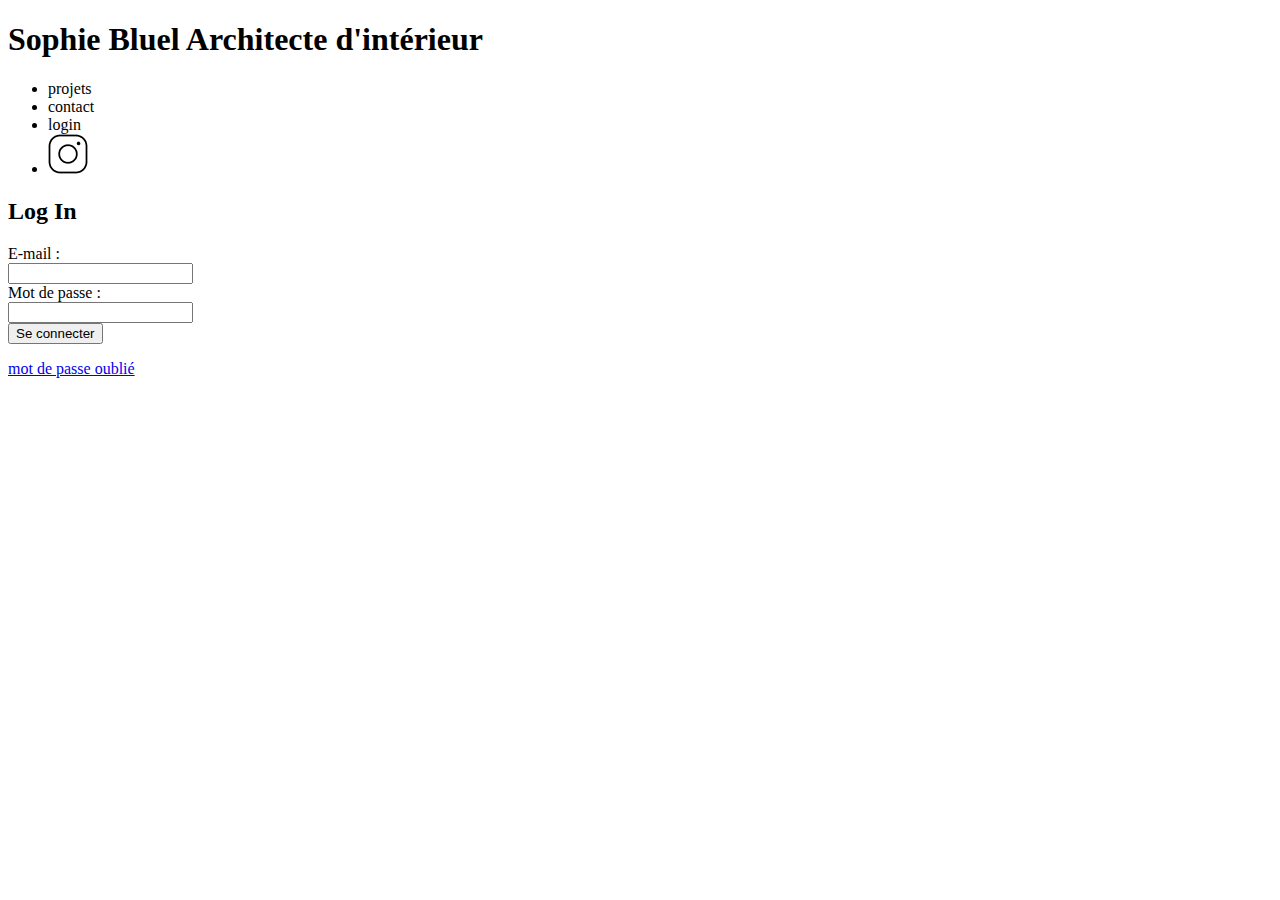
==== FrontEnd/login.html @ f353ee0f "Work in progress sur le loGin" ====
<!DOCTYPE html>
<html lang="fr">

<head>
    <meta charset="UTF-8">
    <meta http-equiv="X-UA-Compatible" content="IE=edge">
    <meta name="viewport" content="width=device-width, initial-scale=1.0">
    <link href="https://fonts.googleapis.com/css2?family=Syne:wght@700;800&family=Work+Sans&display=swap"
		rel="stylesheet">
    <link rel="stylesheet" href="assets/styleLogin.css">
    <link rel="icon" type="icon/x-icon" href="images/cles.png">
    <script type="module" src="login.js" defer></script>
    <title>Connexion</title>
</head>

<body>
    <header>
        <h1>Sophie Bluel <span>Architecte d'intérieur</span></h1>
        <nav>
            <ul>
                <li>projets</li>
                <li>contact</li>
                <li class="bold">login</li>
                <li><img src="./assets/icons/instagram.png" alt="Instagram"></li>
            </ul>
        </nav>
    </header>
    <article>
        <h2>Log In</h2>
        <form method="post" class="connexion" action="index.html">
            <div>
                <label for="E-mail">E-mail</label> :
            </div>
            <div>
                <input type="email" name="Email" class="email">
            </div>
            <div>
                <label for="password">Mot de passe</label> :
            </div>
            <div>
                <input type="password" name="password" class="password" id="code">
                <div id="code-validation"></div>
            </div>
            <input type="submit" value="Se connecter" id="submit-btn"/>
        </form>
        
        <p class="forgot"><a href="#">mot de passe oublié</a></p>
    </article>
</body>

</html>
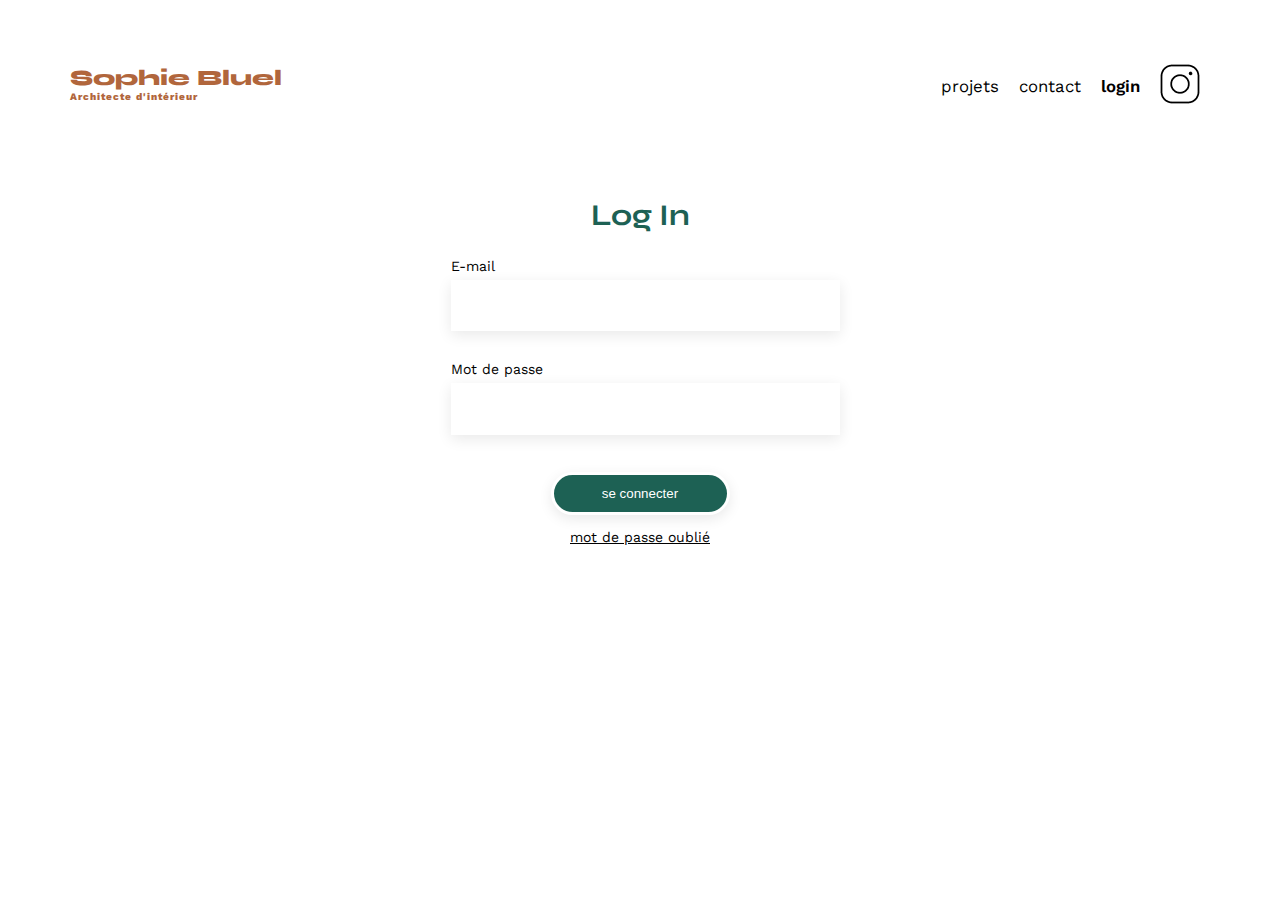
==== commit fa31b08d: "Mise à jour du formulaire de connexion en input Ajout d'une vérification pour l'envoi de projet" ====
--- a/FrontEnd/login.html
+++ b/FrontEnd/login.html
@@ -6,7 +6,7 @@
     <meta http-equiv="X-UA-Compatible" content="IE=edge">
     <meta name="viewport" content="width=device-width, initial-scale=1.0">
     <link href="https://fonts.googleapis.com/css2?family=Syne:wght@700;800&family=Work+Sans&display=swap"
-		rel="stylesheet">
+        rel="stylesheet">
     <link rel="stylesheet" href="assets/styleLogin.css">
     <link rel="icon" type="icon/x-icon" href="images/cles.png">
     <script type="module" src="login.js" defer></script>
@@ -27,24 +27,18 @@
     </header>
     <article>
         <h2>Log In</h2>
-        <form method="post" class="connexion" action="index.html">
-            <div>
-                <label for="E-mail">E-mail</label> :
-            </div>
-            <div>
-                <input type="email" name="Email" class="email">
-            </div>
-            <div>
-                <label for="password">Mot de passe</label> :
-            </div>
-            <div>
+        <div class="already">
+            <form method="post" class="connexion" id= "formCo">
+                <label for="E-mail" class="em">E-mail</label>
+                <input type="email" name="email" class="email" id="email">
+                <label for="password" class="mdp">Mot de passe</label>
                 <input type="password" name="password" class="password" id="code">
-                <div id="code-validation"></div>
-            </div>
-            <input type="submit" value="Se connecter" id="submit-btn"/>
-        </form>
-        
-        <p class="forgot"><a href="#">mot de passe oublié</a></p>
+                <input type="submit" value="se connecter" id="submit-btn">
+            </form>
+            <p class="forgot"></p>
+            <p id="mdpOublie">mot de passe oublié</p>
+
+        </div>
     </article>
 </body>
 
--- a/FrontEnd/assets/styleLogin.css
+++ b/FrontEnd/assets/styleLogin.css
@@ -0,0 +1,96 @@
+body {
+	max-width: 1140px;
+	margin:auto;
+	font-family: 'Work Sans' ;
+	font-size: 14px;
+}
+header {
+	display: flex;
+	justify-content: space-between;
+	margin: 50px 0
+}
+section {
+	margin: 50px 0
+}
+
+h1{
+	display: flex;
+	flex-direction: column;
+	font-family: 'Syne';
+	font-size: 22px;
+	font-weight: 800;
+	color: #B1663C
+}
+
+h1 > span {
+	font-family: 'Work Sans';
+	font-size:10px;
+	letter-spacing: 0.1em;
+;
+}
+.bold{
+    font-weight: 600;
+}
+h2{
+	font-family: 'Syne', Arial, Helvetica, sans-serif;
+	font-weight: 700;
+	font-size: 30px;
+	color: #1D6154;
+}
+nav ul {
+	display: flex;
+	align-items: center;
+	list-style-type: none;
+
+}
+nav li {
+	padding: 0 10px;
+	font-size: 1.2em;
+}
+
+li:hover {
+	color: #B1663C;
+}
+form{
+    width: 379px;
+}
+article{
+    display: flex;
+    flex-direction: column;
+    align-items: center;
+}
+input{
+    box-shadow: 0px 4px 14px rgba(0, 0, 0, 0.09);
+    border: solid white;
+    width: 100%;
+    height: 43.5px;
+}
+
+#submit-btn{
+	display: block;
+  	margin: auto;
+    background-color: #1D6154;
+    color: white;
+    width: 179px;
+	margin-top: 37px;
+    border-radius:60px;	
+	text-align: center;
+}
+.email{
+	margin-bottom: 30px;
+}
+
+input.email, input.password{
+	margin-top: 6px;
+}
+
+.forgot, #mdpOublie{
+    text-decoration: underline;
+	align-items: center;
+	justify-content: center;
+	text-align: center;
+}
+.forgot a{
+    text-decoration: none;
+    color: black;
+}